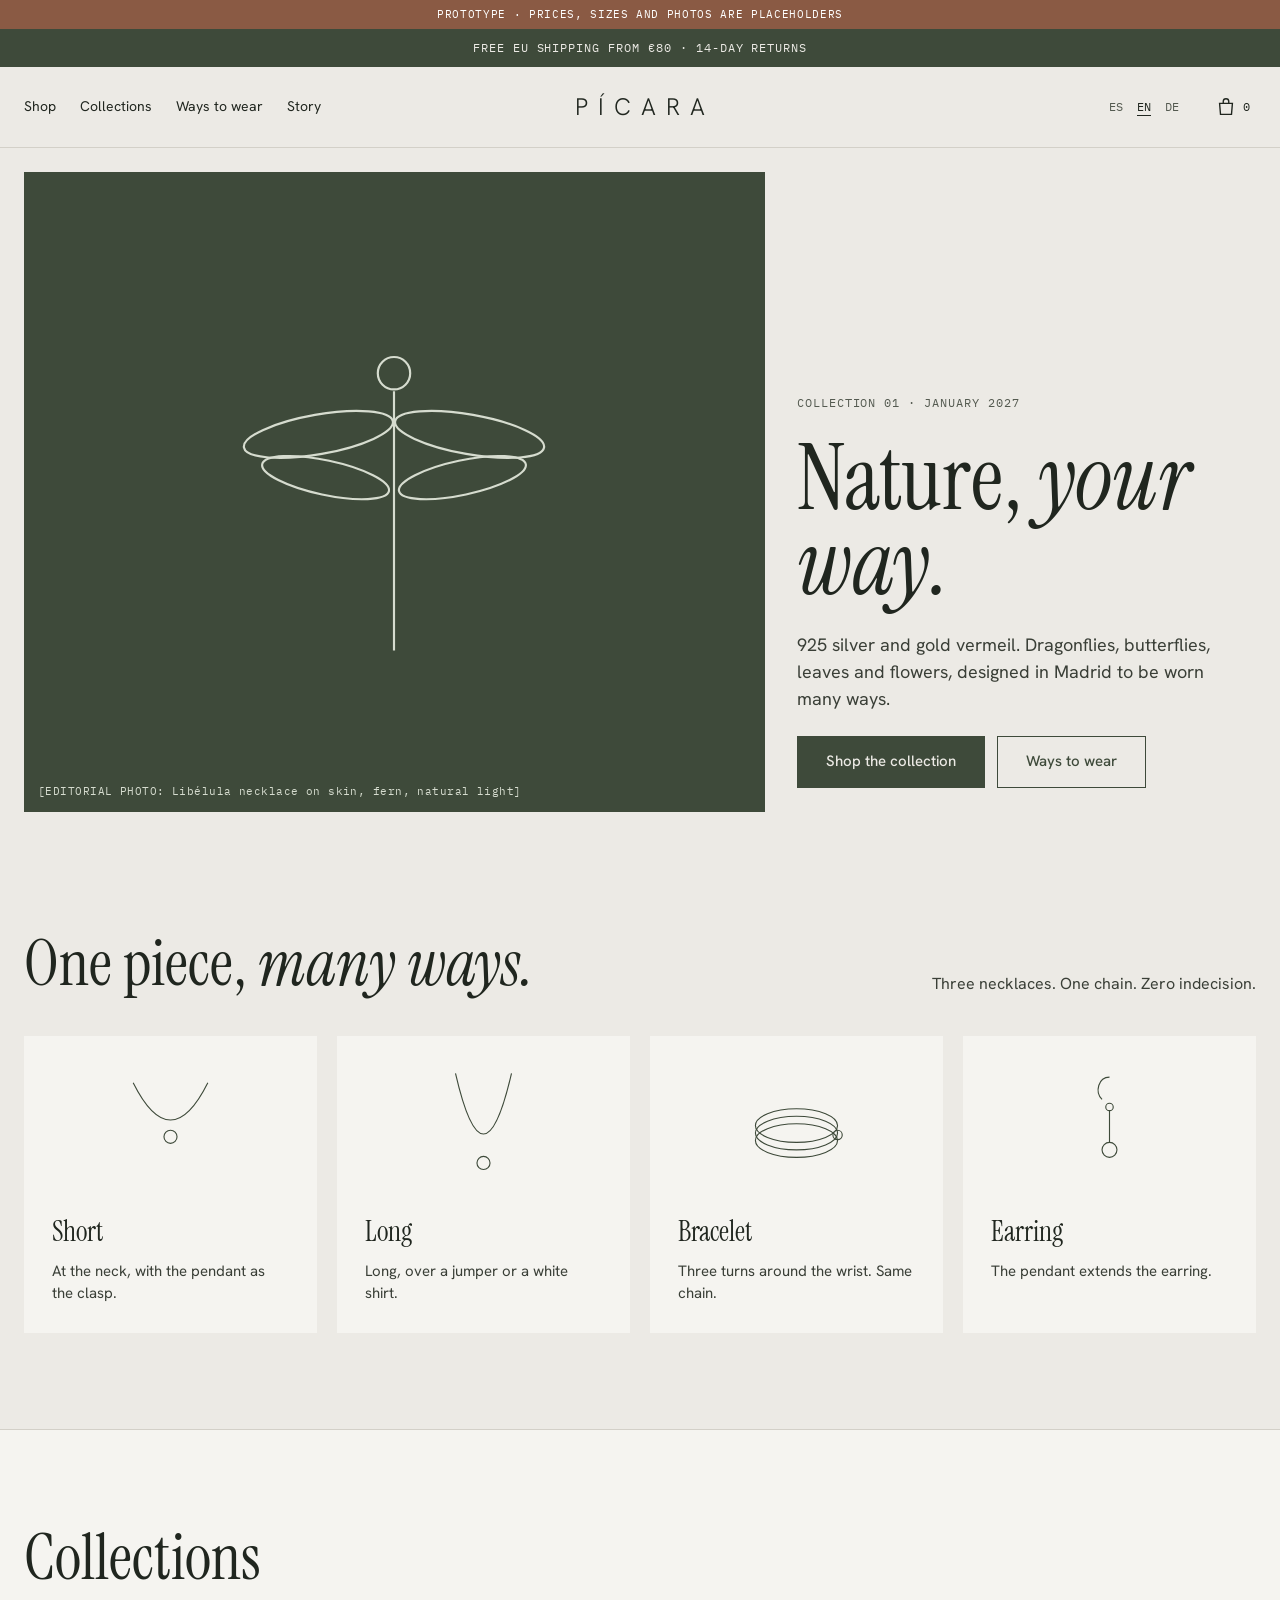
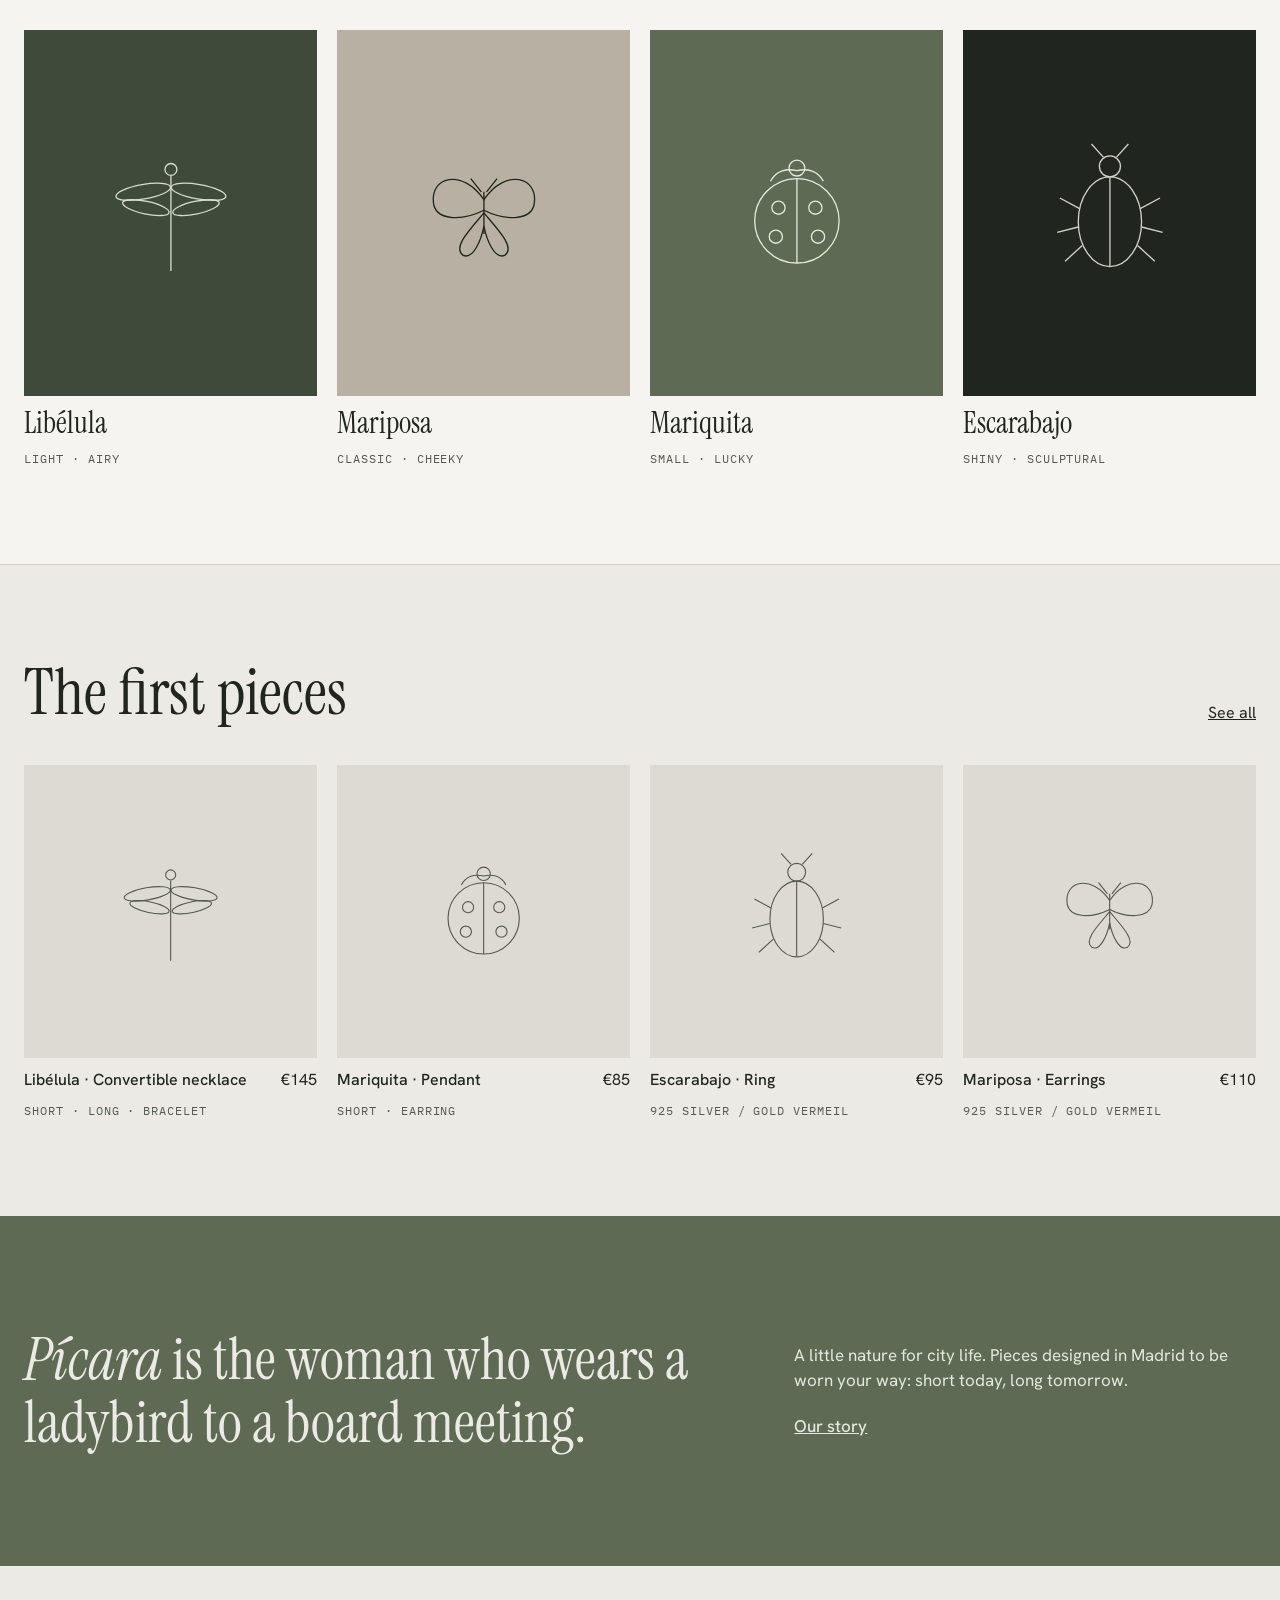
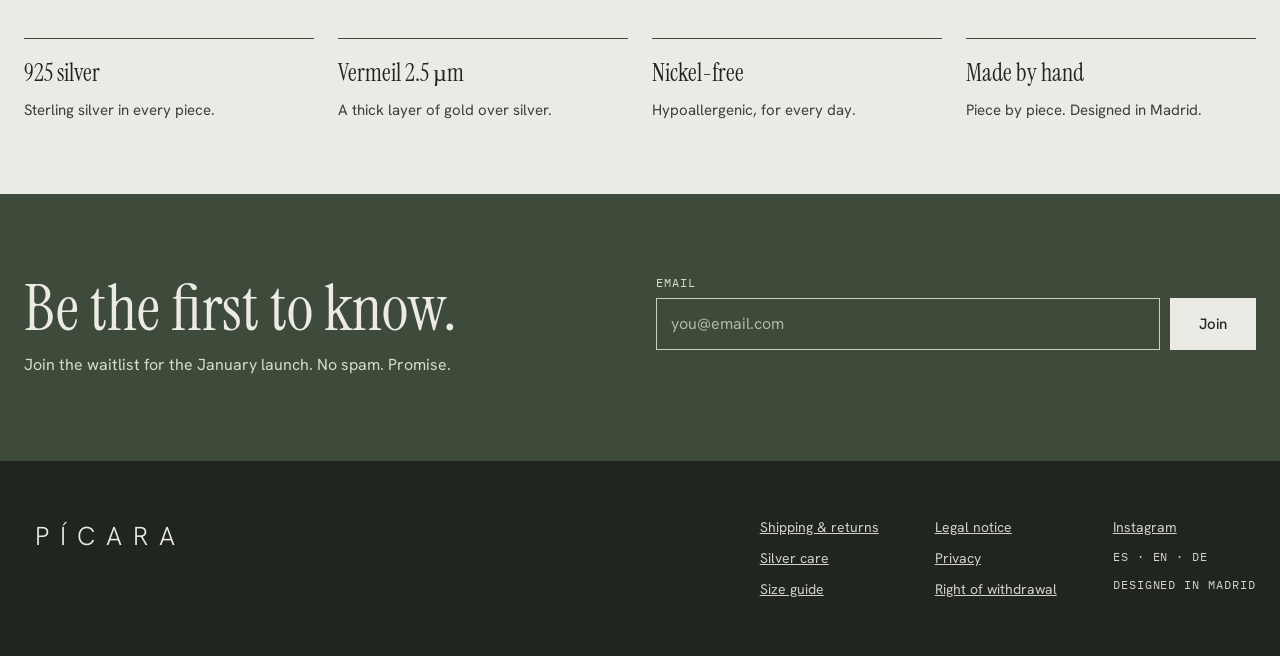
==== index.html @ f9912f21 "PÍCARA website prototype: home, shop, product, about; ES/EN/DE; cart drawer Co-Authored-By: Claude O" ====
<!doctype html>
<html lang="es">
<head>
  <meta charset="utf-8">
  <meta name="viewport" content="width=device-width, initial-scale=1">
  <title>PÍCARA — Lo natural, a tu manera</title>
  <meta name="description" content="Joyas en plata 925 y vermeil de oro, inspiradas en la naturaleza. Diseñadas en Madrid.">
  <meta name="robots" content="noindex">
  <link rel="icon" href="assets/img/favicon.svg" type="image/svg+xml">
  <link rel="preconnect" href="https://fonts.googleapis.com">
  <link rel="preconnect" href="https://fonts.gstatic.com" crossorigin>
  <link rel="stylesheet" href="https://fonts.googleapis.com/css2?family=Instrument+Serif:ital@0;1&family=Hanken+Grotesk:wght@300;400;500;600&family=IBM+Plex+Mono:wght@400;500&display=swap">
  <link rel="stylesheet" href="assets/css/style.css">
</head>
<body>
  <div id="site-header"></div>

  <main>
    <section class="wrap hero">
      <div class="media bg-musgo">
        <svg class="motif" viewBox="0 0 100 100" fill="none" stroke="currentColor" stroke-width="0.6" aria-hidden="true"><line x1="50" y1="22" x2="50" y2="94"/><circle cx="50" cy="17" r="4.5"/><ellipse cx="29" cy="34" rx="21" ry="5.5" transform="rotate(-10 29 34)"/><ellipse cx="71" cy="34" rx="21" ry="5.5" transform="rotate(10 71 34)"/><ellipse cx="31" cy="46" rx="18" ry="4.8" transform="rotate(12 31 46)"/><ellipse cx="69" cy="46" rx="18" ry="4.8" transform="rotate(-12 69 46)"/></svg>
        <span class="ph" data-i18n="ph_hero"></span>
      </div>
      <div class="hero-copy">
        <span class="mono muted" data-i18n="hero_kicker"></span>
        <h1><span data-i18n="hero_title_a"></span> <span class="italic" data-i18n="hero_title_b"></span></h1>
        <p data-i18n="hero_body"></p>
        <div class="actions">
          <a class="btn btn-primary" href="shop.html" data-i18n="cta_shop"></a>
          <a class="btn btn-ghost" href="#formas" data-i18n="cta_ways"></a>
        </div>
      </div>
    </section>

    <section id="formas" class="wrap section">
      <div class="section-head">
        <h2><span data-i18n="ways_title_a"></span> <span class="italic" data-i18n="ways_title_b"></span></h2>
        <p data-i18n="ways_body"></p>
      </div>
      <div class="grid" id="ways-grid"></div>
    </section>

    <section id="colecciones" class="band">
      <div class="wrap section">
        <div class="section-head"><h2 data-i18n="collections"></h2></div>
        <div class="grid" id="collections-grid"></div>
      </div>
    </section>

    <section class="wrap section">
      <div class="section-head">
        <h2 data-i18n="first_pieces"></h2>
        <a href="shop.html" data-i18n="see_all"></a>
      </div>
      <div class="grid" id="first-grid"></div>
    </section>

    <section class="story">
      <div class="wrap">
        <blockquote><span class="italic" data-i18n="story_quote_a"></span> <span data-i18n="story_quote_b"></span></blockquote>
        <div class="story-side">
          <p data-i18n="story_body"></p>
          <a href="about.html" style="color: inherit; font-weight: 500;" data-i18n="story_link"></a>
        </div>
      </div>
    </section>

    <section class="wrap facts">
      <div class="fact"><strong data-i18n="fact_silver"></strong><span data-i18n="fact_silver_d"></span></div>
      <div class="fact"><strong data-i18n="fact_vermeil"></strong><span data-i18n="fact_vermeil_d"></span></div>
      <div class="fact"><strong data-i18n="fact_nickel"></strong><span data-i18n="fact_nickel_d"></span></div>
      <div class="fact"><strong data-i18n="fact_hand"></strong><span data-i18n="fact_hand_d"></span></div>
    </section>

    <section class="waitlist">
      <div class="wrap">
        <div style="flex: 1 1 360px; display: flex; flex-direction: column; gap: 12px;">
          <h2 data-i18n="wl_title"></h2>
          <p data-i18n="wl_body"></p>
        </div>
        <form class="wl-form" novalidate>
          <div class="field">
            <label class="mono" for="wl-email" data-i18n="wl_label"></label>
            <input id="wl-email" type="email" autocomplete="email" required data-i18n-placeholder="wl_placeholder">
          </div>
          <button type="submit" class="btn btn-light" data-i18n="wl_button"></button>
          <p class="form-msg" role="status" aria-live="polite"></p>
        </form>
      </div>
    </section>
  </main>

  <div id="site-footer"></div>

  <script src="assets/js/i18n.js"></script>
  <script src="assets/js/catalog.js"></script>
  <script src="assets/js/app.js"></script>
</body>
</html>
---- assets/css/style.css ----
/* PÍCARA – prototype stylesheet
   Palette v2 (approved): Musgo + Piedra base, Niebla / Bosque / Liquen support.
   Arcilla is defined but unused (optional accent, to test). */

:root {
  --musgo: #3E4A3A;
  --piedra: #B8B0A3;
  --niebla: #ECEAE5;
  --niebla-2: #F5F4F0;
  --bosque: #20261F;
  --liquen: #5E6A54;
  --arcilla: #8A5A44;
  --line: #D3D0C8;
  --fill: #DDDAD3;
  --text-2: #3A3F37;
  --text-3: #545A50;
  --on-dark: #ECEAE5;
  --on-dark-2: #D6DCCF;

  --serif: 'Instrument Serif', Georgia, serif;
  --sans: 'Hanken Grotesk', system-ui, sans-serif;
  --mono: 'IBM Plex Mono', ui-monospace, monospace;

  --wrap: 1360px;
  --gutter: clamp(16px, 3vw, 24px);
}

*, *::before, *::after { box-sizing: border-box; }
html { -webkit-text-size-adjust: 100%; }
body {
  margin: 0;
  background: var(--niebla);
  color: var(--bosque);
  font-family: var(--sans);
  font-size: 16px;
  line-height: 1.5;
  -webkit-font-smoothing: antialiased;
}
img, svg { display: block; max-width: 100%; }
a { color: inherit; }
a:hover { color: var(--musgo); }
button { font: inherit; color: inherit; cursor: pointer; }
:focus-visible { outline: 2px solid var(--musgo); outline-offset: 3px; }

.wrap { max-width: var(--wrap); margin: 0 auto; padding-inline: var(--gutter); }
.mono { font-family: var(--mono); font-size: 12px; letter-spacing: 0.08em; text-transform: uppercase; }
.muted { color: var(--text-3); }
.serif { font-family: var(--serif); font-weight: 400; }
.italic { font-style: italic; }
.sr-only { position: absolute; width: 1px; height: 1px; overflow: hidden; clip: rect(0 0 0 0); white-space: nowrap; }

h1, h2, h3 { font-family: var(--serif); font-weight: 400; margin: 0; line-height: 1; }
h1 { font-size: clamp(52px, 7vw, 100px); line-height: 0.95; }
h2 { font-size: clamp(38px, 5vw, 64px); }
h3 { font-size: 28px; }
p { margin: 0; }

/* Prototype notice */
.proto { background: var(--arcilla); color: #fff; text-align: center; padding: 6px var(--gutter); font-family: var(--mono); font-size: 11px; letter-spacing: 0.06em; }

/* Announcement */
.announce { background: var(--musgo); color: var(--on-dark); text-align: center; padding: 10px var(--gutter); }

/* Header */
.site-header { border-bottom: 1px solid var(--line); background: var(--niebla); position: sticky; top: 0; z-index: 20; }
.nav { display: flex; align-items: center; justify-content: space-between; gap: 16px; padding-block: 18px; }
.nav-links, .nav-tools { display: flex; align-items: center; gap: 24px; flex: 1 1 0; font-size: 14px; }
.nav-tools { justify-content: flex-end; }
.nav a { text-decoration: none; }
.wordmark { font-family: var(--sans); font-weight: 300; font-size: 24px; letter-spacing: 0.42em; padding-left: 0.42em; text-decoration: none; white-space: nowrap; }
.lang { display: flex; gap: 2px; }
.lang button { border: 0; background: none; padding: 8px 6px; font-family: var(--mono); font-size: 12px; color: var(--text-3); min-height: 44px; }
.lang button[aria-pressed="true"] { color: var(--bosque); text-decoration: underline; text-underline-offset: 4px; }
.icon-btn { border: 0; background: none; min-width: 44px; min-height: 44px; display: inline-flex; align-items: center; justify-content: center; gap: 6px; padding: 0 6px; }
.menu-btn { display: none; }
.cart-count { font-family: var(--mono); font-size: 12px; }

@media (max-width: 860px) {
  .nav-links { display: none; }
  .menu-btn { display: inline-flex; }
  .nav-links.open { display: flex; position: absolute; top: 100%; left: 0; right: 0; flex-direction: column; align-items: flex-start; gap: 0; background: var(--niebla); border-bottom: 1px solid var(--line); padding: 8px var(--gutter) 16px; }
  .nav-links.open a { padding: 12px 0; width: 100%; font-size: 17px; }
  .nav-tools .lang { display: none; }
  .wordmark { font-size: 19px; }
}
.mobile-lang { display: none; }
@media (max-width: 860px) { .nav-links.open .mobile-lang { display: flex; } }

/* Buttons */
.btn { display: inline-flex; align-items: center; justify-content: center; min-height: 52px; padding: 0 28px; font-size: 15px; font-weight: 500; text-decoration: none; border: 1px solid var(--musgo); }
.btn-primary { background: var(--musgo); color: var(--on-dark); }
.btn-primary:hover { background: var(--bosque); color: var(--on-dark); }
.btn-ghost { background: transparent; color: var(--musgo); }
.btn-light { background: var(--niebla); color: var(--bosque); border-color: var(--niebla); }
.btn[disabled] { opacity: 0.55; cursor: not-allowed; }

/* Placeholder media */
.media { position: relative; display: flex; align-items: center; justify-content: center; overflow: hidden; }
.media .ph { position: absolute; left: 14px; bottom: 12px; right: 14px; font-family: var(--mono); font-size: 11px; letter-spacing: 0.04em; }
.bg-musgo { background: var(--musgo); color: var(--on-dark-2); }
.bg-liquen { background: var(--liquen); color: #E4E8DF; }
.bg-piedra { background: var(--piedra); color: var(--bosque); }
.bg-bosque { background: var(--bosque); color: var(--line); }
.bg-fill { background: var(--fill); color: var(--text-3); }
.motif { width: 45%; height: auto; }

/* Hero */
.hero { display: flex; flex-wrap: wrap; gap: 24px; padding-block: 24px; }
.hero .media { flex: 3 1 520px; min-height: clamp(380px, 60vw, 640px); }
.hero .motif { width: min(360px, 60%); }
.hero-copy { flex: 2 1 320px; display: flex; flex-direction: column; justify-content: flex-end; gap: 24px; padding: 24px 8px; }
.hero-copy p { font-size: 18px; color: var(--text-2); max-width: 440px; }
.actions { display: flex; flex-wrap: wrap; gap: 12px; }

/* Sections */
.section { padding-block: clamp(64px, 9vw, 96px); }
.section-head { display: flex; flex-wrap: wrap; justify-content: space-between; align-items: flex-end; gap: 16px; margin-bottom: 40px; }
.section-head p { max-width: 420px; color: var(--text-2); }
.band { background: var(--niebla-2); border-block: 1px solid var(--line); }

.grid { display: grid; gap: 20px; grid-template-columns: repeat(auto-fit, minmax(min(240px, 100%), 1fr)); }
#shop-grid { grid-template-columns: repeat(auto-fill, minmax(min(260px, 100%), 1fr)); }

/* Ways to wear */
.way { background: var(--niebla-2); padding: 28px; display: flex; flex-direction: column; gap: 14px; }
.band .way { background: var(--niebla); }
.way svg { height: 140px; width: 100%; color: var(--musgo); }
.ways-mini svg { color: var(--musgo); }
.transform .media svg { width: 70%; height: auto; color: #E4E8DF; }
.way p { color: var(--text-2); font-size: 15px; }

/* Collection tile */
.tile { text-decoration: none; display: flex; flex-direction: column; gap: 12px; }
.tile .media { aspect-ratio: 4 / 5; }
.tile-name { font-family: var(--serif); font-size: 30px; line-height: 1; }

/* Product card */
.card { text-decoration: none; display: flex; flex-direction: column; gap: 10px; }
.card .media { aspect-ratio: 1 / 1; }
.card .motif { width: 38%; }
.card-row { display: flex; justify-content: space-between; gap: 8px; font-size: 16px; }
.card-name { font-weight: 500; }

/* Story */
.story { background: var(--liquen); color: var(--on-dark); }
.story .wrap { display: flex; flex-wrap: wrap; gap: 48px; align-items: center; padding-block: clamp(80px, 10vw, 112px); }
.story blockquote { margin: 0; flex: 3 1 480px; font-family: var(--serif); font-size: clamp(34px, 4.5vw, 60px); line-height: 1.1; }
.story-side { flex: 2 1 300px; display: flex; flex-direction: column; gap: 20px; color: #E4E8DF; font-size: 17px; }

/* Facts */
.facts { display: grid; gap: 24px; grid-template-columns: repeat(auto-fit, minmax(200px, 1fr)); padding-block: 72px; }
.fact { border-top: 1px solid var(--musgo); padding-top: 16px; display: flex; flex-direction: column; gap: 8px; }
.fact strong { font-family: var(--serif); font-weight: 400; font-size: 24px; }
.fact span { color: var(--text-2); font-size: 15px; }

/* Waitlist */
.waitlist { background: var(--musgo); color: var(--on-dark); }
.waitlist .wrap { display: flex; flex-wrap: wrap; gap: 32px; align-items: center; justify-content: space-between; padding-block: 80px; }
.waitlist p { color: var(--on-dark-2); }
.wl-form { flex: 1 1 360px; display: flex; flex-wrap: wrap; gap: 10px; align-items: flex-end; }
.field { flex: 1 1 220px; display: flex; flex-direction: column; gap: 6px; }
.field label { color: var(--on-dark-2); }
.field input { height: 52px; padding: 0 14px; border: 1px solid #C9D1C1; background: transparent; color: var(--on-dark); font: inherit; }
.field input::placeholder { color: #AEB8A6; }
.form-msg { flex-basis: 100%; min-height: 1.5em; font-size: 14px; }

/* Footer */
.site-footer { background: var(--bosque); color: var(--line); }
.site-footer .wrap { display: flex; flex-wrap: wrap; gap: 40px; justify-content: space-between; padding-block: 56px; }
.site-footer .wordmark { color: var(--on-dark); font-size: 26px; }
.foot-cols { display: flex; flex-wrap: wrap; gap: 56px; font-size: 14px; }
.foot-cols div { display: flex; flex-direction: column; gap: 10px; }
.foot-cols a { color: var(--line); }

/* Shop */
.page-head { padding-block: 56px 32px; display: flex; flex-direction: column; gap: 16px; }
.filters { display: flex; flex-wrap: wrap; gap: 8px; margin-bottom: 32px; }
.chip { border: 1px solid var(--piedra); background: transparent; padding: 0 16px; min-height: 44px; font-size: 14px; }
.chip[aria-pressed="true"] { background: var(--musgo); border-color: var(--musgo); color: var(--on-dark); }
.empty { padding: 48px 0; color: var(--text-3); }

/* Product page */
.crumbs { padding-block: 18px; color: var(--text-3); }
.crumbs a { color: var(--text-3); }
.pdp { display: flex; flex-wrap: wrap; gap: 48px; padding-bottom: 72px; }
.pdp-gallery { flex: 3 1 480px; min-width: 0; display: flex; flex-direction: column; gap: 12px; }
.pdp-gallery .main { aspect-ratio: 4 / 5; }
.pdp-gallery .main .motif { width: 50%; }
.thumbs { display: grid; grid-template-columns: repeat(4, minmax(0, 1fr)); gap: 12px; }
.thumbs button { aspect-ratio: 1 / 1; border: 1px solid transparent; background: var(--fill); padding: 8px; display: flex; align-items: flex-end; font-family: var(--mono); font-size: 10px; color: var(--text-3); }
.thumbs button[aria-pressed="true"] { border-color: var(--musgo); }
.pdp-info { flex: 2 1 340px; min-width: 0; display: flex; flex-direction: column; gap: 22px; }
.pdp-info h1 { font-size: clamp(42px, 5vw, 56px); line-height: 1; }
.price { font-size: 22px; }
.desc { color: var(--text-2); }
.opts { display: flex; flex-wrap: wrap; gap: 10px; }
.opt { min-height: 48px; padding: 0 18px; display: inline-flex; align-items: center; gap: 10px; border: 1px solid var(--piedra); background: transparent; }
.opt[aria-pressed="true"] { border: 1.5px solid var(--bosque); background: var(--niebla-2); }
.dot { width: 18px; height: 18px; border-radius: 50%; border: 1px solid #8A8378; }
fieldset { border: 0; padding: 0; margin: 0; }
legend { margin-bottom: 10px; color: var(--text-3); }
.ways-mini { background: var(--niebla-2); padding: 20px; display: flex; flex-direction: column; gap: 14px; }
.ways-mini .row { display: grid; grid-template-columns: repeat(auto-fit, minmax(90px, 1fr)); gap: 10px; text-align: center; font-size: 14px; }
.ways-mini svg { width: 100%; height: 60px; }
details { border-top: 1px solid var(--piedra); padding: 16px 0; }
details:last-of-type { border-bottom: 1px solid var(--piedra); }
summary { cursor: pointer; font-weight: 500; min-height: 24px; }
details p { margin-top: 10px; color: var(--text-2); }

.transform { background: var(--musgo); color: var(--on-dark); }
.transform .media { aspect-ratio: 4 / 5; }
.transform .grid p { color: var(--on-dark-2); }
.transform h3 { margin-top: 12px; }

/* About */
.about-hero .media { aspect-ratio: 16 / 7; min-height: 280px; }
.prose { max-width: 680px; display: flex; flex-direction: column; gap: 20px; font-size: 18px; color: var(--text-2); }

/* Cart drawer */
.scrim { position: fixed; inset: 0; background: rgba(32, 38, 31, 0.45); opacity: 0; pointer-events: none; transition: opacity .2s; z-index: 40; }
.drawer { position: fixed; top: 0; right: 0; bottom: 0; width: min(420px, 100%); background: var(--niebla); z-index: 50; transform: translateX(100%); transition: transform .25s ease; display: flex; flex-direction: column; }
body.cart-open .scrim { opacity: 1; pointer-events: auto; }
body.cart-open .drawer { transform: none; }
.drawer-head { display: flex; justify-content: space-between; align-items: center; padding: 16px var(--gutter); border-bottom: 1px solid var(--line); }
.drawer-head h2 { font-size: 30px; }
.drawer-body { flex: 1; overflow-y: auto; padding: 8px var(--gutter); }
.line { display: grid; grid-template-columns: 72px 1fr auto; gap: 14px; padding: 16px 0; border-bottom: 1px solid var(--line); align-items: start; }
.line .media { width: 72px; height: 72px; }
.line .motif { width: 60%; }
.qty { display: inline-flex; align-items: center; border: 1px solid var(--piedra); margin-top: 8px; }
.qty button { border: 0; background: none; width: 36px; height: 36px; }
.qty span { min-width: 24px; text-align: center; font-family: var(--mono); font-size: 13px; }
.remove { border: 0; background: none; text-decoration: underline; font-size: 13px; color: var(--text-3); padding: 8px 0; }
.drawer-foot { border-top: 1px solid var(--line); padding: 20px var(--gutter); display: flex; flex-direction: column; gap: 12px; }
.subtotal { display: flex; justify-content: space-between; font-size: 18px; }
.note { font-size: 13px; color: var(--text-3); }

@media (prefers-reduced-motion: reduce) {
  .drawer, .scrim { transition: none; }
}
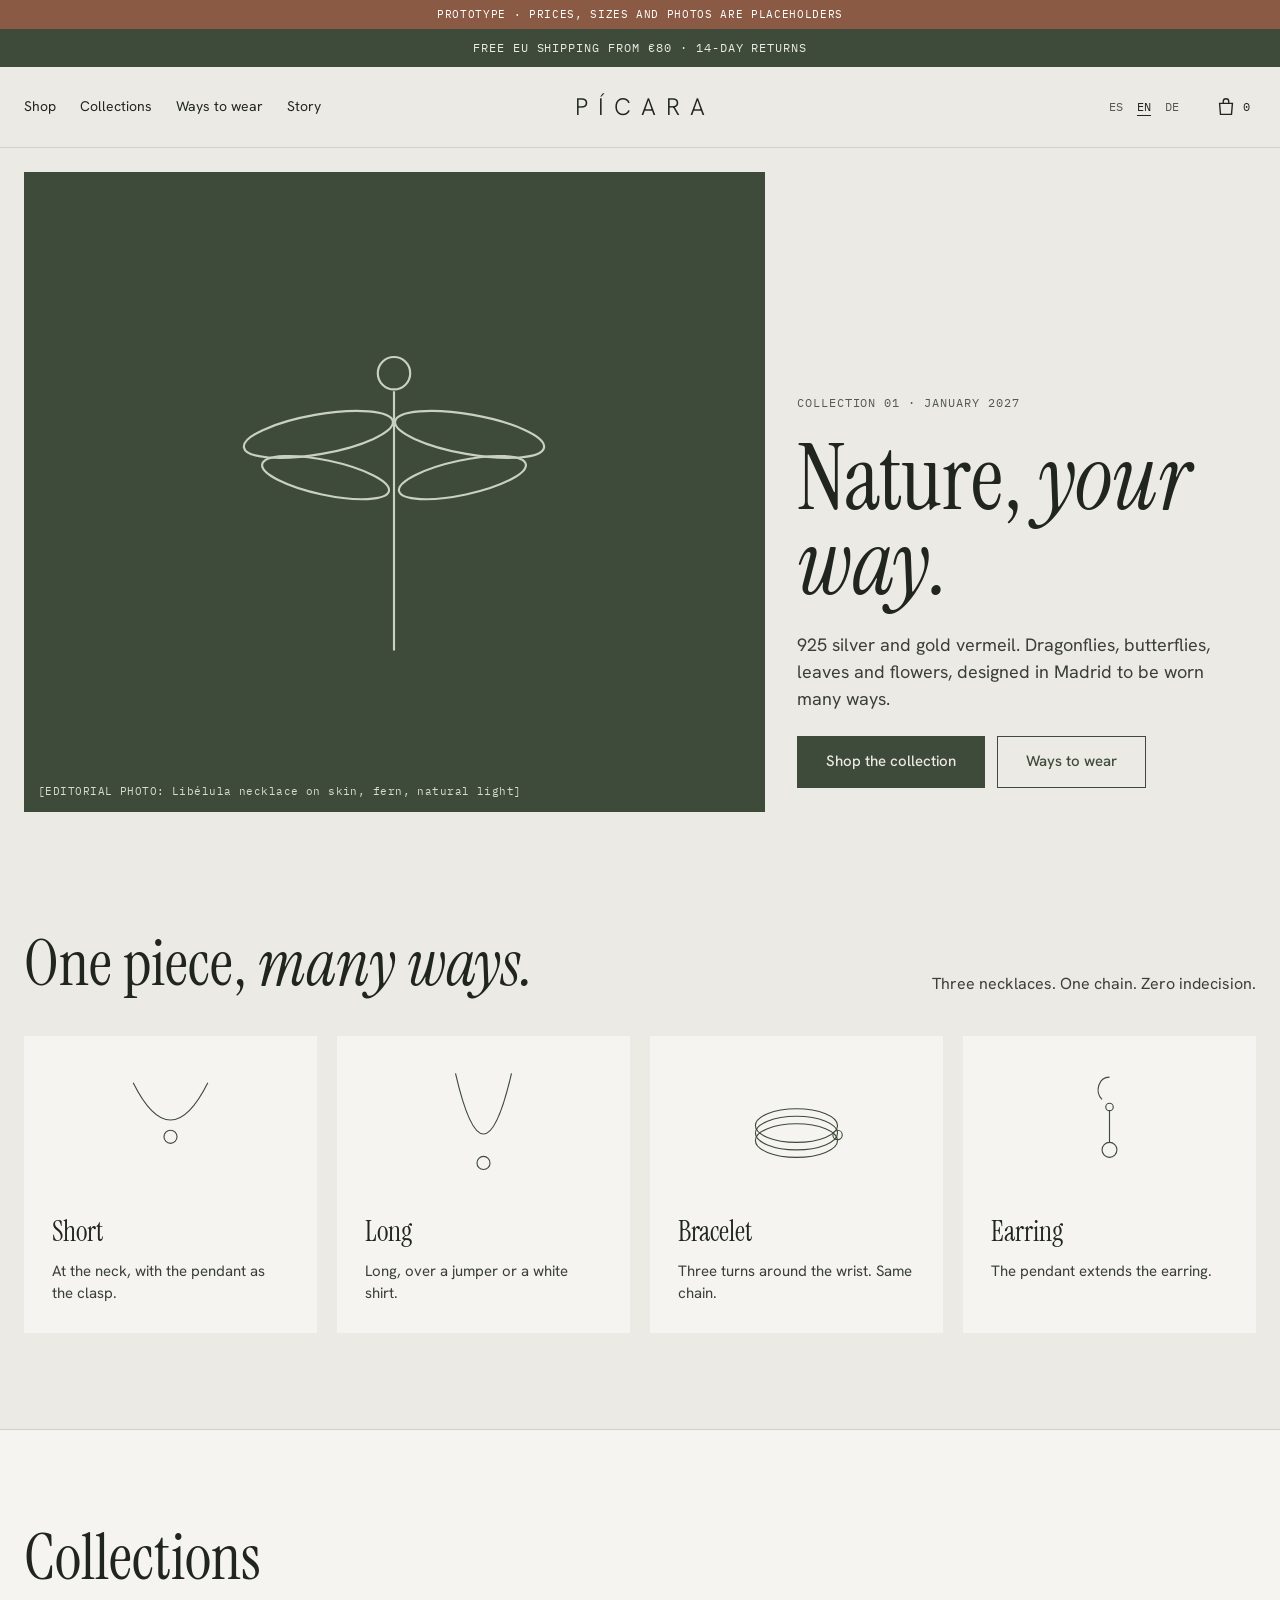
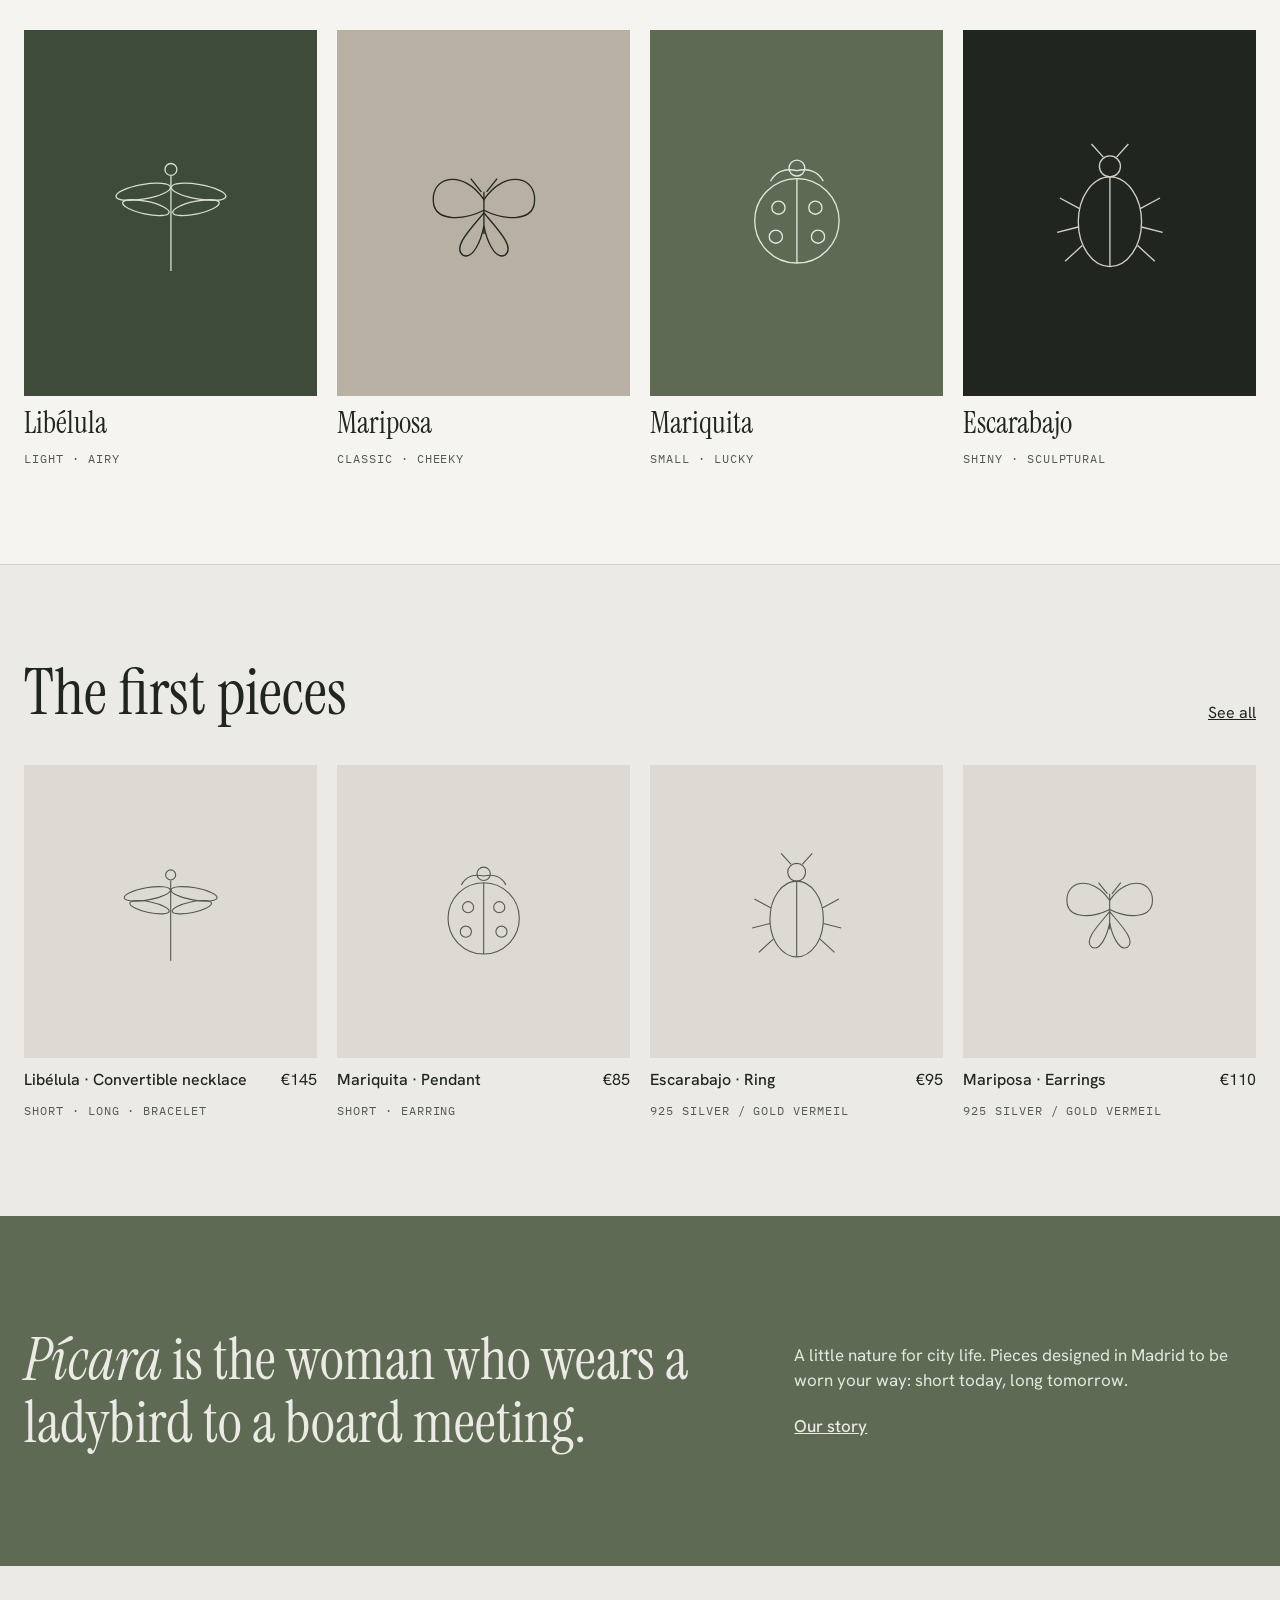
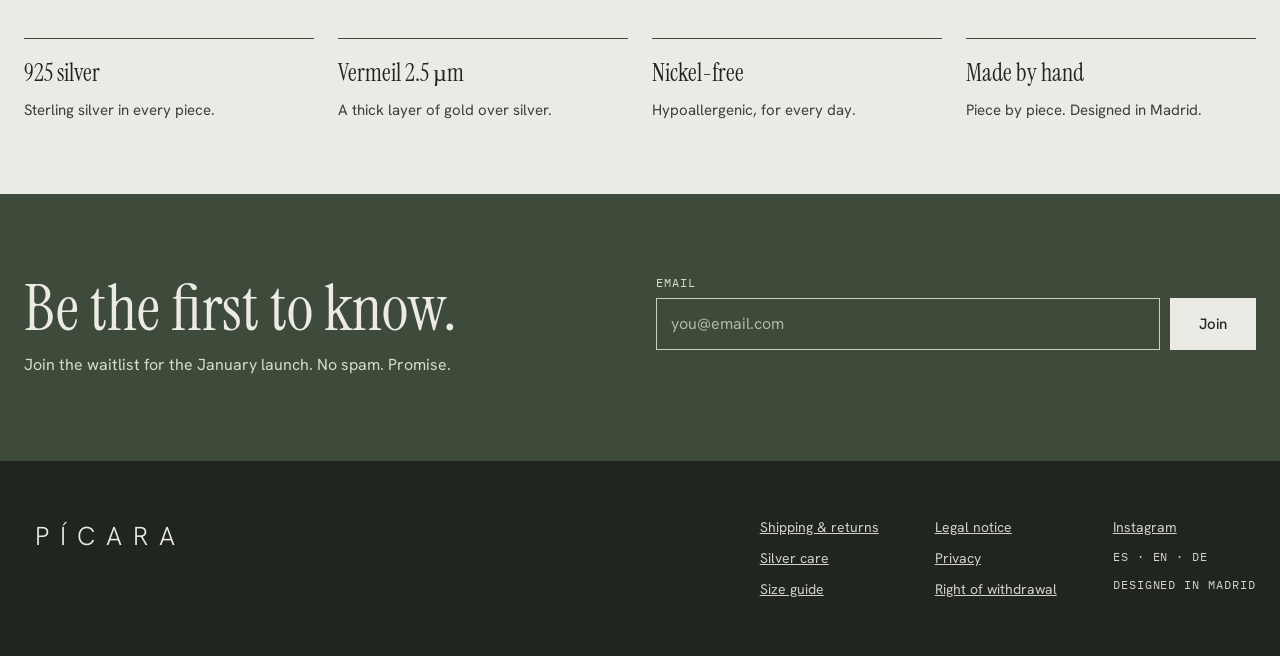
==== commit a754140d: "Refine prototype: tested pages, i18n labels, product gallery labels, README Co-Authored-By: Claude O" ====
--- a/index.html
+++ b/index.html
@@ -1,99 +1,97 @@
 <!doctype html>
 <html lang="es">
 <head>
-  <meta charset="utf-8">
-  <meta name="viewport" content="width=device-width, initial-scale=1">
-  <title>PÍCARA — Lo natural, a tu manera</title>
-  <meta name="description" content="Joyas en plata 925 y vermeil de oro, inspiradas en la naturaleza. Diseñadas en Madrid.">
-  <meta name="robots" content="noindex">
-  <link rel="icon" href="assets/img/favicon.svg" type="image/svg+xml">
-  <link rel="preconnect" href="https://fonts.googleapis.com">
-  <link rel="preconnect" href="https://fonts.gstatic.com" crossorigin>
-  <link rel="stylesheet" href="https://fonts.googleapis.com/css2?family=Instrument+Serif:ital@0;1&family=Hanken+Grotesk:wght@300;400;500;600&family=IBM+Plex+Mono:wght@400;500&display=swap">
-  <link rel="stylesheet" href="assets/css/style.css">
+<meta charset="utf-8">
+<meta name="viewport" content="width=device-width, initial-scale=1">
+<title>PÍCARA — Lo natural, a tu manera</title>
+<meta name="description" content="Joyas en plata 925 y vermeil de oro, inspiradas en la naturaleza. Diseñadas en Madrid para llevarse de muchas formas.">
+<link rel="preconnect" href="https://fonts.googleapis.com">
+<link rel="preconnect" href="https://fonts.gstatic.com" crossorigin>
+<link rel="stylesheet" href="https://fonts.googleapis.com/css2?family=Instrument+Serif:ital@0;1&family=Hanken+Grotesk:wght@300;400;500;600&family=IBM+Plex+Mono:wght@400;500&display=swap">
+<link rel="stylesheet" href="assets/css/style.css">
+<link rel="icon" href="assets/img/favicon.svg" type="image/svg+xml">
 </head>
 <body>
-  <div id="site-header"></div>
+<div id="site-header"></div>
 
-  <main>
-    <section class="wrap hero">
-      <div class="media bg-musgo">
-        <svg class="motif" viewBox="0 0 100 100" fill="none" stroke="currentColor" stroke-width="0.6" aria-hidden="true"><line x1="50" y1="22" x2="50" y2="94"/><circle cx="50" cy="17" r="4.5"/><ellipse cx="29" cy="34" rx="21" ry="5.5" transform="rotate(-10 29 34)"/><ellipse cx="71" cy="34" rx="21" ry="5.5" transform="rotate(10 71 34)"/><ellipse cx="31" cy="46" rx="18" ry="4.8" transform="rotate(12 31 46)"/><ellipse cx="69" cy="46" rx="18" ry="4.8" transform="rotate(-12 69 46)"/></svg>
-        <span class="ph" data-i18n="ph_hero"></span>
+<main>
+  <section class="wrap hero">
+    <div class="media bg-musgo">
+      <svg class="motif" viewBox="0 0 100 100" fill="none" stroke="#C9D1C1" stroke-width="0.6" aria-hidden="true"><line x1="50" y1="22" x2="50" y2="94"/><circle cx="50" cy="17" r="4.5"/><ellipse cx="29" cy="34" rx="21" ry="5.5" transform="rotate(-10 29 34)"/><ellipse cx="71" cy="34" rx="21" ry="5.5" transform="rotate(10 71 34)"/><ellipse cx="31" cy="46" rx="18" ry="4.8" transform="rotate(12 31 46)"/><ellipse cx="69" cy="46" rx="18" ry="4.8" transform="rotate(-12 69 46)"/></svg>
+      <span class="ph" data-i18n="ph_hero"></span>
+    </div>
+    <div class="hero-copy">
+      <span class="mono muted" data-i18n="hero_kicker"></span>
+      <h1><span data-i18n="hero_title_a"></span> <span class="italic" data-i18n="hero_title_b"></span></h1>
+      <p data-i18n="hero_body"></p>
+      <div class="actions">
+        <a class="btn btn-primary" href="shop.html" data-i18n="cta_shop"></a>
+        <a class="btn btn-ghost" href="#formas" data-i18n="cta_ways"></a>
       </div>
-      <div class="hero-copy">
-        <span class="mono muted" data-i18n="hero_kicker"></span>
-        <h1><span data-i18n="hero_title_a"></span> <span class="italic" data-i18n="hero_title_b"></span></h1>
-        <p data-i18n="hero_body"></p>
-        <div class="actions">
-          <a class="btn btn-primary" href="shop.html" data-i18n="cta_shop"></a>
-          <a class="btn btn-ghost" href="#formas" data-i18n="cta_ways"></a>
+    </div>
+  </section>
+
+  <section id="formas" class="wrap section">
+    <div class="section-head">
+      <h2><span data-i18n="ways_title_a"></span> <span class="italic" data-i18n="ways_title_b"></span></h2>
+      <p data-i18n="ways_body"></p>
+    </div>
+    <div class="grid" id="ways-grid"></div>
+  </section>
+
+  <section id="colecciones" class="band">
+    <div class="wrap section">
+      <div class="section-head"><h2 data-i18n="collections"></h2></div>
+      <div class="grid" id="collections-grid"></div>
+    </div>
+  </section>
+
+  <section class="wrap section">
+    <div class="section-head">
+      <h2 data-i18n="first_pieces"></h2>
+      <a href="shop.html" data-i18n="see_all"></a>
+    </div>
+    <div class="grid" id="first-grid"></div>
+  </section>
+
+  <section class="story">
+    <div class="wrap">
+      <blockquote><span class="italic" data-i18n="story_quote_a"></span> <span data-i18n="story_quote_b"></span></blockquote>
+      <div class="story-side">
+        <p data-i18n="story_body"></p>
+        <a href="about.html" style="color: var(--on-dark); font-weight: 500" data-i18n="story_link"></a>
+      </div>
+    </div>
+  </section>
+
+  <section class="wrap facts">
+    <div class="fact"><strong data-i18n="fact_silver"></strong><span data-i18n="fact_silver_d"></span></div>
+    <div class="fact"><strong data-i18n="fact_vermeil"></strong><span data-i18n="fact_vermeil_d"></span></div>
+    <div class="fact"><strong data-i18n="fact_nickel"></strong><span data-i18n="fact_nickel_d"></span></div>
+    <div class="fact"><strong data-i18n="fact_hand"></strong><span data-i18n="fact_hand_d"></span></div>
+  </section>
+
+  <section class="waitlist">
+    <div class="wrap">
+      <div style="flex: 1 1 360px; display: flex; flex-direction: column; gap: 12px">
+        <h2 data-i18n="wl_title"></h2>
+        <p data-i18n="wl_body"></p>
+      </div>
+      <form class="wl-form" novalidate>
+        <div class="field">
+          <label class="mono" for="wl-email" data-i18n="wl_label"></label>
+          <input id="wl-email" type="email" autocomplete="email" required data-i18n-placeholder="wl_placeholder">
         </div>
-      </div>
-    </section>
+        <button type="submit" class="btn btn-light" data-i18n="wl_button"></button>
+        <p class="form-msg" role="status" aria-live="polite"></p>
+      </form>
+    </div>
+  </section>
+</main>
 
-    <section id="formas" class="wrap section">
-      <div class="section-head">
-        <h2><span data-i18n="ways_title_a"></span> <span class="italic" data-i18n="ways_title_b"></span></h2>
-        <p data-i18n="ways_body"></p>
-      </div>
-      <div class="grid" id="ways-grid"></div>
-    </section>
-
-    <section id="colecciones" class="band">
-      <div class="wrap section">
-        <div class="section-head"><h2 data-i18n="collections"></h2></div>
-        <div class="grid" id="collections-grid"></div>
-      </div>
-    </section>
-
-    <section class="wrap section">
-      <div class="section-head">
-        <h2 data-i18n="first_pieces"></h2>
-        <a href="shop.html" data-i18n="see_all"></a>
-      </div>
-      <div class="grid" id="first-grid"></div>
-    </section>
-
-    <section class="story">
-      <div class="wrap">
-        <blockquote><span class="italic" data-i18n="story_quote_a"></span> <span data-i18n="story_quote_b"></span></blockquote>
-        <div class="story-side">
-          <p data-i18n="story_body"></p>
-          <a href="about.html" style="color: inherit; font-weight: 500;" data-i18n="story_link"></a>
-        </div>
-      </div>
-    </section>
-
-    <section class="wrap facts">
-      <div class="fact"><strong data-i18n="fact_silver"></strong><span data-i18n="fact_silver_d"></span></div>
-      <div class="fact"><strong data-i18n="fact_vermeil"></strong><span data-i18n="fact_vermeil_d"></span></div>
-      <div class="fact"><strong data-i18n="fact_nickel"></strong><span data-i18n="fact_nickel_d"></span></div>
-      <div class="fact"><strong data-i18n="fact_hand"></strong><span data-i18n="fact_hand_d"></span></div>
-    </section>
-
-    <section class="waitlist">
-      <div class="wrap">
-        <div style="flex: 1 1 360px; display: flex; flex-direction: column; gap: 12px;">
-          <h2 data-i18n="wl_title"></h2>
-          <p data-i18n="wl_body"></p>
-        </div>
-        <form class="wl-form" novalidate>
-          <div class="field">
-            <label class="mono" for="wl-email" data-i18n="wl_label"></label>
-            <input id="wl-email" type="email" autocomplete="email" required data-i18n-placeholder="wl_placeholder">
-          </div>
-          <button type="submit" class="btn btn-light" data-i18n="wl_button"></button>
-          <p class="form-msg" role="status" aria-live="polite"></p>
-        </form>
-      </div>
-    </section>
-  </main>
-
-  <div id="site-footer"></div>
-
-  <script src="assets/js/i18n.js"></script>
-  <script src="assets/js/catalog.js"></script>
-  <script src="assets/js/app.js"></script>
+<div id="site-footer"></div>
+<script src="assets/js/i18n.js"></script>
+<script src="assets/js/catalog.js"></script>
+<script src="assets/js/app.js"></script>
 </body>
 </html>
